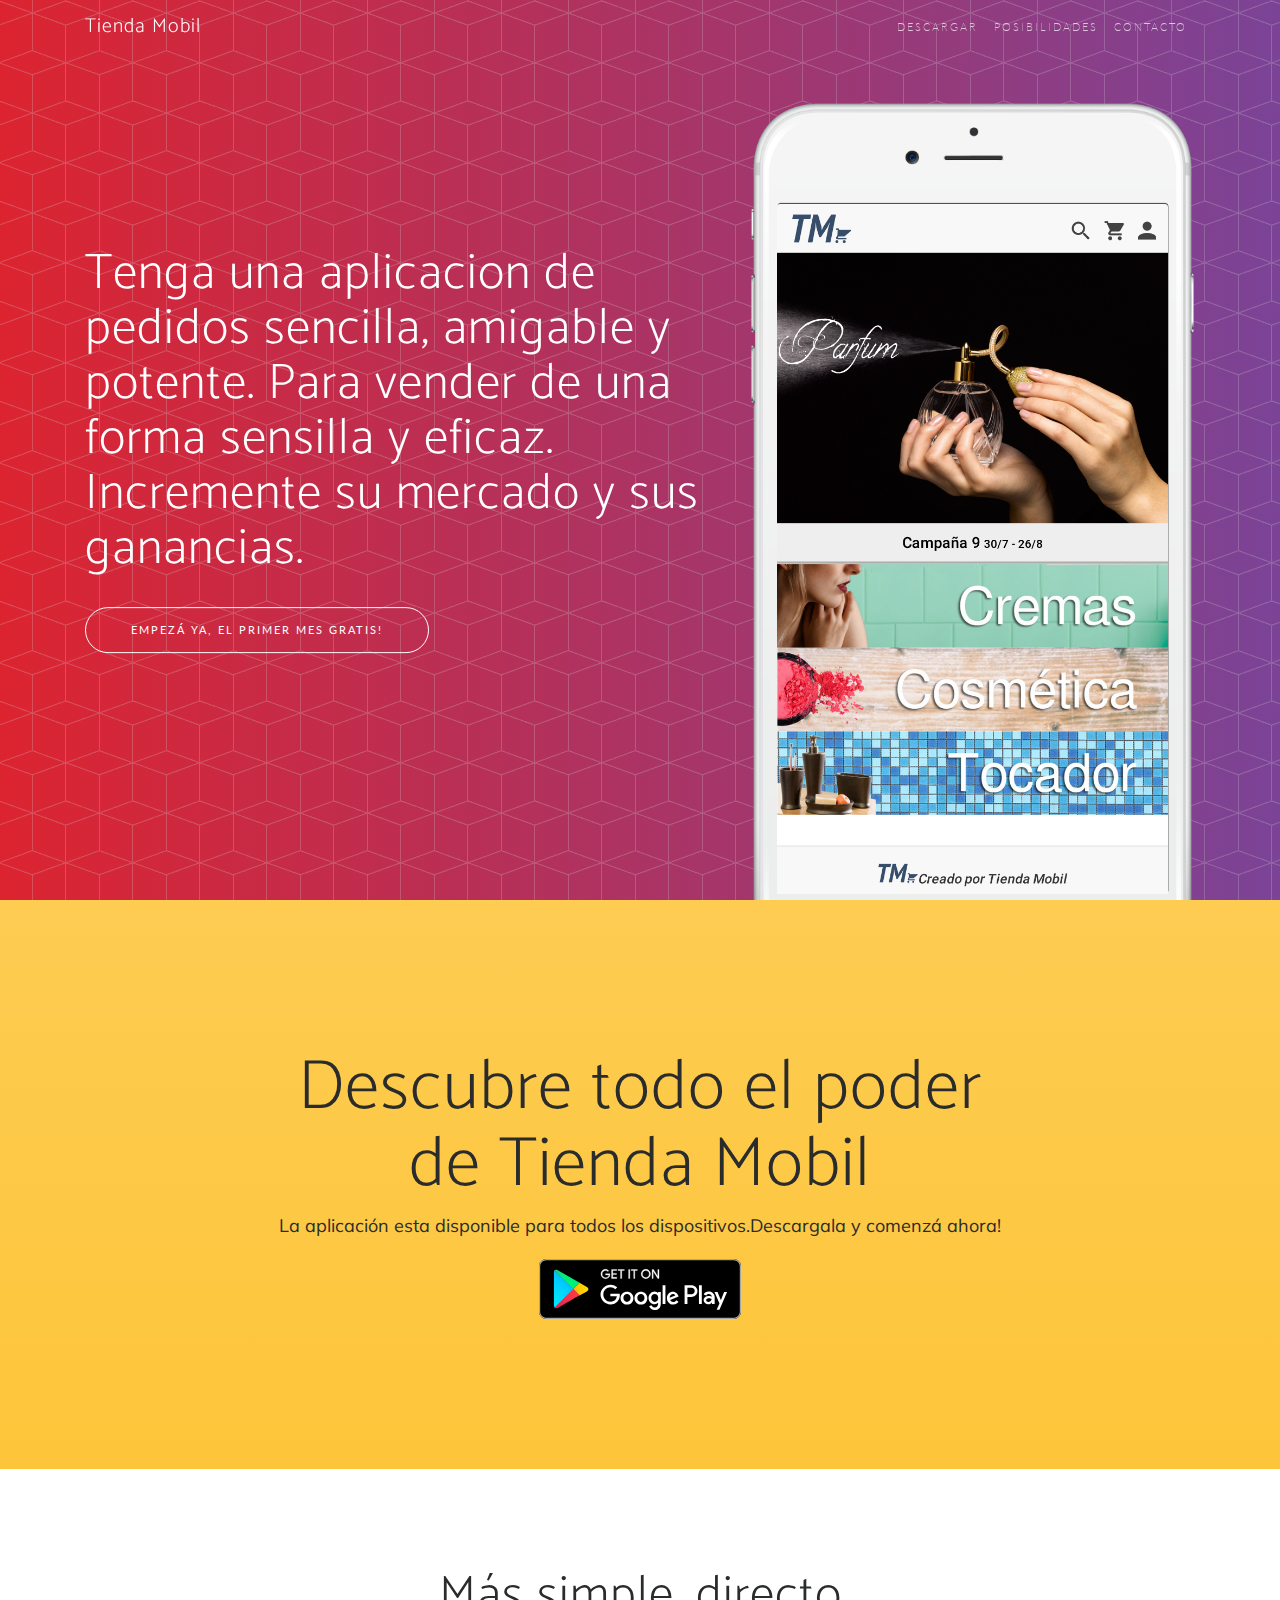
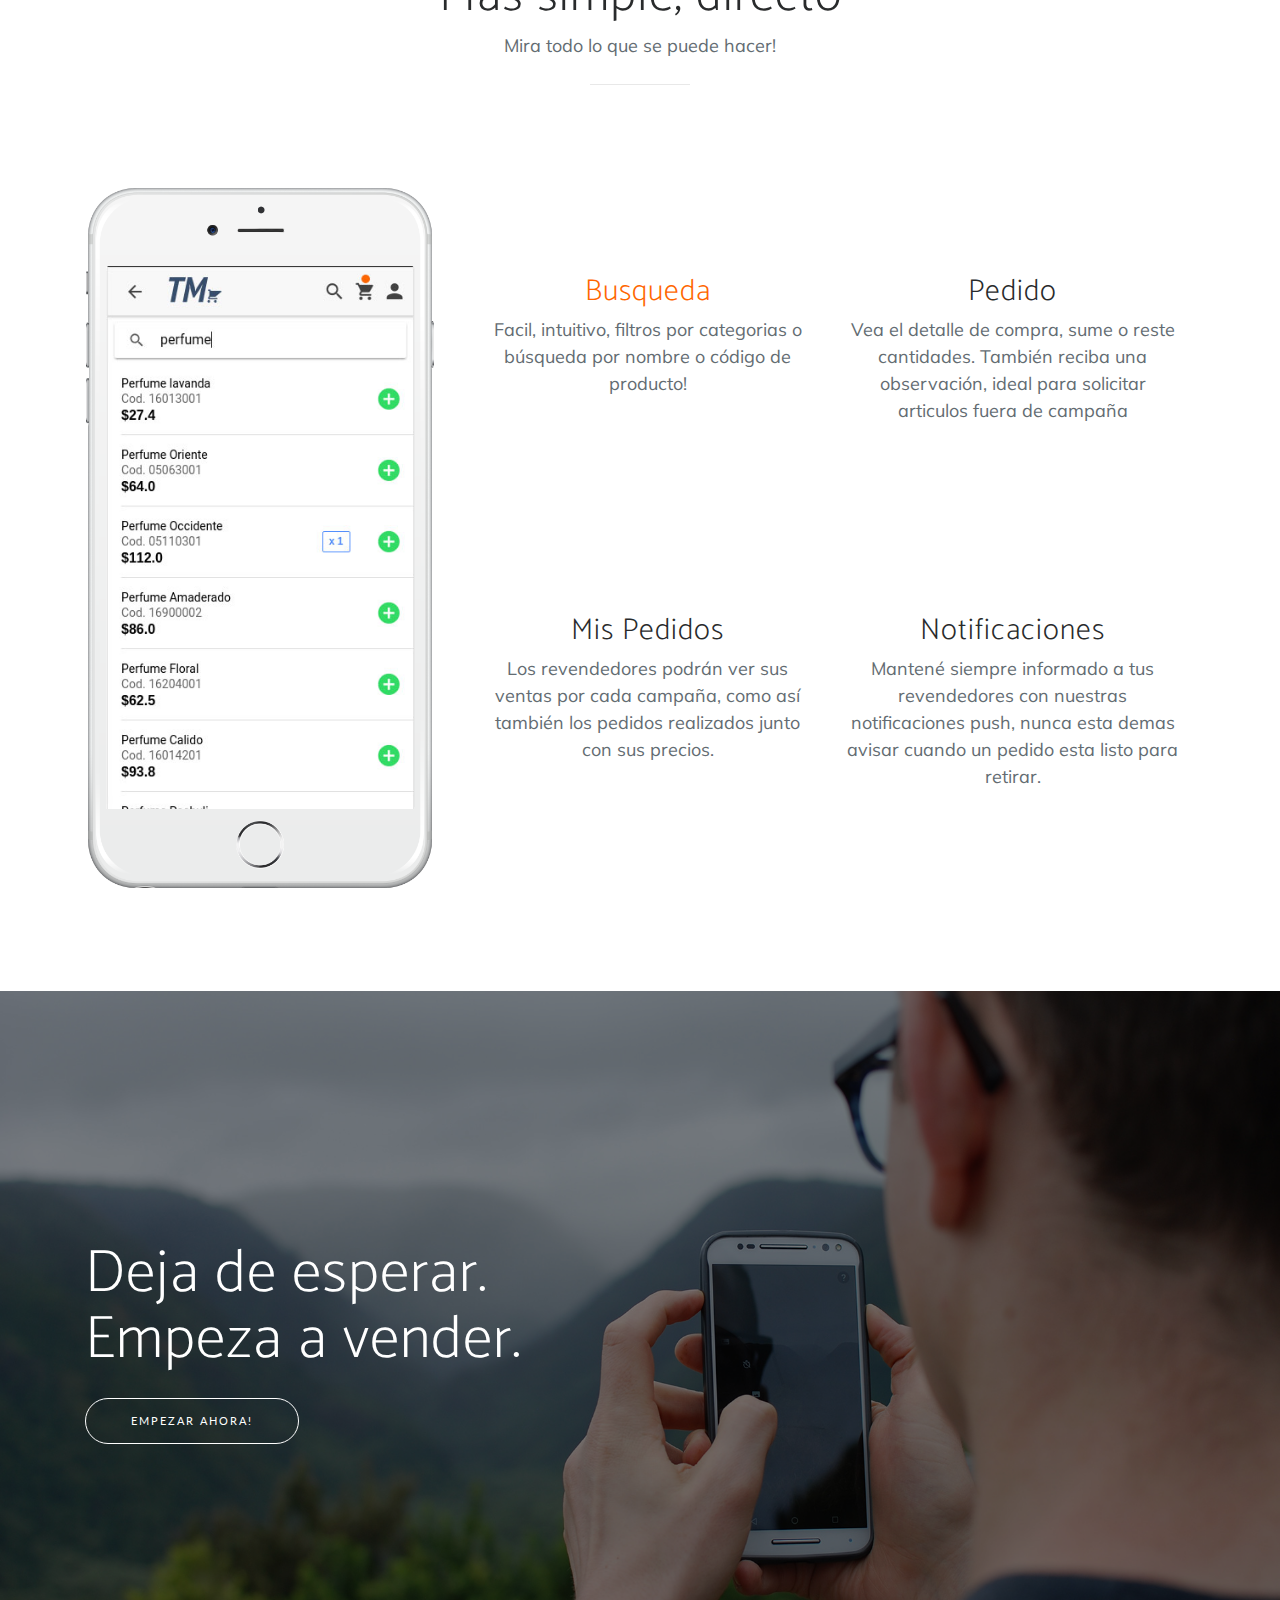
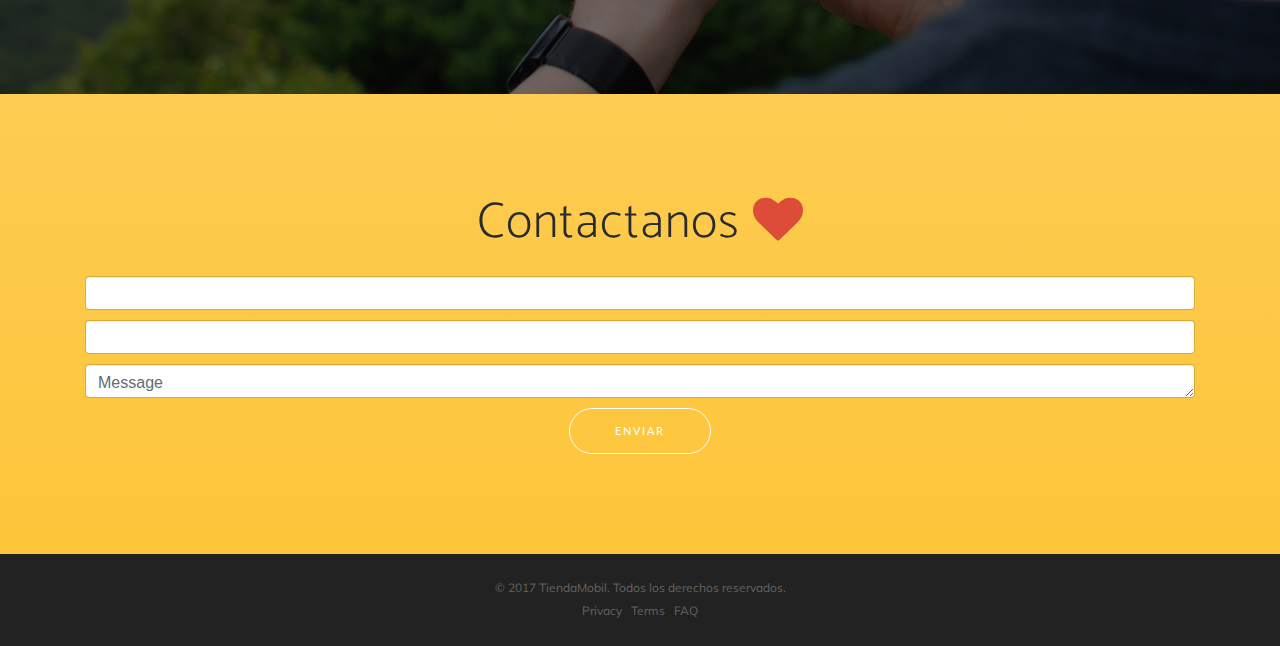
==== index.html @ 03e1e1c3 "en hora buena" ====
<!DOCTYPE html>
<html lang="en">

<head>

    <meta charset="utf-8">
    <meta name="viewport" content="width=device-width, initial-scale=1, shrink-to-fit=no">
    <meta name="description" content="">
    <meta name="author" content="">

    <title>Tienda Mobil</title>

    <!-- Bootstrap core CSS -->
    <link href="vendor/bootstrap/css/bootstrap.min.css" rel="stylesheet">

    <!-- Custom fonts for this template -->
    <link rel="stylesheet" href="vendor/font-awesome/css/font-awesome.min.css">
    <link rel="stylesheet" href="vendor/simple-line-icons/css/simple-line-icons.css">
    <link href="https://fonts.googleapis.com/css?family=Lato" rel="stylesheet">
    <link href="https://fonts.googleapis.com/css?family=Catamaran:100,200,300,400,500,600,700,800,900" rel="stylesheet">
    <link href="https://fonts.googleapis.com/css?family=Muli" rel="stylesheet">

    <!-- Plugin CSS -->
    <link rel="stylesheet" href="device-mockups/device-mockups.min.css">

    <!-- Custom styles for this template -->
    <link href="css/new-age.css" rel="stylesheet">

    <!-- Temporary navbar container fix -->
    <style>
    .navbar-toggler {
        z-index: 1;
    }
    
    @media (max-width: 576px) {
        nav > .container {
            width: 100%;
        }
    }
    </style>

</head>

<body id="page-top">

    <!-- Navigation -->
    <nav class="navbar fixed-top navbar-toggleable-md navbar-light" id="mainNav">
        <button class="navbar-toggler navbar-toggler-right" type="button" data-toggle="collapse" data-target="#navbarExample" aria-controls="navbarExample" aria-expanded="false" aria-label="Toggle navigation">
            Menu <i class="fa fa-bars"></i>
        </button>
        <div class="container">
            <a class="navbar-brand" href="#page-top">Tienda Mobil</a>
            <div class="collapse navbar-collapse" id="navbarExample">
                <ul class="navbar-nav ml-auto">
                    <li class="nav-item">
                        <a class="nav-link" href="#download">Descargar</a>
                    </li>
                    <li class="nav-item">
                        <a class="nav-link" href="#features">Posibilidades</a>
                    </li>
                    <li class="nav-item">
                        <a class="nav-link" href="#contact">Contacto</a>
                    </li>
                </ul>
            </div>
        </div>
    </nav>

    <header class="masthead">
        <div class="container">
            <div class="row">
                <div class="col-sm-7">
                    <div class="header-content">
                        <div class="header-content-inner">
                            <h1>Tenga una aplicacion de pedidos sencilla, amigable y potente. Para vender de una forma sensilla y eficaz. Incremente su mercado y sus ganancias.</h1>
                            <a href="#download" class="btn btn-outline btn-xl">Empezá ya, el primer mes gratis!</a>
                        </div>
                    </div>
                </div>
                <div class="col-sm-5">
                    <div class="device-container">
                        <div class="device-mockup iphone6_plus portrait white">
                            <div class="device">
                                <div class="screen">
                                    <!-- Demo image for screen mockup, you can put an image here, some HTML, an animation, video, or anything else! -->
                                    <img src="img/capturaHome1.png" class="img-fluid" alt="">
                                </div>
                                <div class="button">
                                    <!-- You can hook the "home button" to some JavaScript events or just remove it -->
                                </div>
                            </div>
                        </div>
                    </div>
                </div>
            </div>
        </div>
    </header>

    <section class="download bg-primary text-center" id="download">
        <div class="container">
            <div class="row">
                <div class="col-md-8 offset-md-2">
                    <h2 class="section-heading">Descubre todo el poder de Tienda Mobil</h2>
                    <p>La aplicación esta disponible para todos los dispositivos.Descargala y comenzá ahora!</p>
                    <div class="badges">
                        <a class="badge-link" href="#"><img src="img/google-play-badge.svg" alt=""></a>
                        <!-- <a class="badge-link" href="#"><img src="img/app-store-badge.svg" alt=""></a> -->
                    </div>
                </div>
            </div>
        </div>
    </section>

    <section class="features" id="features">
        <div class="container">
            <div class="section-heading text-center">
                <h2>Más simple, directo</h2>
                <p class="text-muted">Mira todo lo que se puede hacer!</p>
                <hr>
            </div>
            <div class="row">
                <div class="col-lg-4">
                    <div class="device-container">
                        <div class="device-mockup iphone6_plus portrait white">
                            <div class="device">
                                <div class="screen">
                                    <!-- Demo image for screen mockup, you can put an image here, some HTML, an animation, video, or anything else! -->
                                    <img id="changeIma" src="img/busqueda.jpg" class="img-fluid" alt=""> </div>
                                <div class="button">
                                    <!-- You can hook the "home button" to some JavaScript events or just remove it -->
                                </div>
                            </div>
                        </div>
                    </div>
                </div>
                <div class="col-lg-8">
                    <div class="container-fluid">
                        <div class="row">
                            <div class="col-lg-6">
                                <div class="feature-item active"  onClick="cambiaIma(this,'busqueda');">
                                    <!-- <i class="icon-screen-smartphone text-primary"></i> -->
                                    <h3>Busqueda</h3>
                                    <p class="text-muted">Facil, intuitivo, filtros por categorias o búsqueda por nombre o código de producto!</p>
                                </div>
                            </div>
                            <div class="col-lg-6">
                                <div class="feature-item" onClick="cambiaIma(this,'pedido');">
                                    <!-- <i class="icon-camera text-primary"></i> -->
                                    <h3>Pedido</h3>
                                    <p class="text-muted">Vea el detalle de compra, sume o reste cantidades. También reciba una observación, ideal para solicitar articulos fuera de campaña</p>
                                </div>
                            </div>
                        </div>
                        <div class="row">
                            <div class="col-lg-6">
                                <div class="feature-item"  onClick="cambiaIma(this,'mispedidos');">
                                    <!-- <i class="icon-present text-primary"></i> -->
                                    <h3>Mis Pedidos</h3>
                                    <p class="text-muted">Los revendedores podrán ver sus ventas por cada campaña, como así también los pedidos realizados junto con sus precios.</p>
                                </div>
                            </div>
                            <div class="col-lg-6">
                                <div class="feature-item"  onClick="cambiaIma(this,'notificacion');">
                                    <!-- <i class="icon-lock-open text-primary"></i> -->
                                    <h3>Notificaciones</h3>
                                    <p class="text-muted">Mantené siempre informado a tus revendedores con nuestras notificaciones push, nunca esta demas avisar cuando un pedido esta listo para retirar.</p>
                                </div>
                            </div>
                        </div>
                    </div>
                </div>
            </div>
        </div>
    </section>

    <section class="cta">
        <div class="cta-content">
            <div class="container">
                <h2>Deja de esperar.<br>Empeza a vender.</h2>
                <a href="#contact" class="btn btn-outline btn-xl">Empezar ahora!</a>
            </div>
        </div>
        <div class="overlay"></div>
    </section>

    <section class="contact bg-primary" id="contact">
        <div class="container">
            <h2>Contactanos <i class="fa fa-heart"></i></h2>

            <form name="contacto" id="contacto" onsubmit="return sendReply();">

                <input type="hidden" id="reply-message-id" />

                    <input type="text" class="form-control" id="reply-to"  />
                    <input type="text" class="form-control disabled" id="reply-subject"  />
                    <textarea class="form-control" id="reply-message" placeholder="Message" rows="10" required></textarea>



<!--                     <div class="input_text">
                        <input type="text" name="nombre" id="nombre" class="formato" size="30" value="" placeholder="Nombre" />
                        <input type="text" name="telefono" id="telefono" class="formato" size="30" value="" placeholder="Telefono" />
                        <input type="text" name="email" id="email" class="formato" size="30" value="" placeholder="Mail" />
                    </div>
                    <div class="text_area">
                        <textarea name="textarea1" id="textarea1" class="formato" rows="9" placeholder="Su consulta no molesta."></textarea>
                    </div>
 -->                    <div id="contacto_btsubmit2">
                        <button type="submit" name="submit" class="btn btn-outline btn-xl">Enviar</button>
                    </div>
                </form>

            <!-- <ul class="list-inline list-social">
                <li class="list-inline-item social-twitter">
                    <a href="#"><i class="fa fa-twitter"></i></a>
                </li>
                <li class="list-inline-item social-facebook">
                    <a href="#"><i class="fa fa-facebook"></i></a>
                </li>
                <li class="list-inline-item social-google-plus">
                    <a href="#"><i class="fa fa-google-plus"></i></a>
                </li>
            </ul> -->
        </div>
    </section>

    <footer>
        <div class="container">
            <p>&copy; 2017 TiendaMobil. Todos los derechos reservados.</p>
            <ul class="list-inline">
                <li class="list-inline-item">
                    <a href="#">Privacy</a>
                </li>
                <li class="list-inline-item">
                    <a href="#">Terms</a>
                </li>
                <li class="list-inline-item">
                    <a href="#">FAQ</a>
                </li>
            </ul>
        </div>
    </footer>

    <!-- Bootstrap core JavaScript -->
    <script src="vendor/jquery/jquery.min.js"></script>
    <script src="vendor/tether/tether.min.js"></script>
    <script src="vendor/bootstrap/js/bootstrap.min.js"></script>
    <script src="https://apis.google.com/js/client.js?onload=handleClientLoad"></script>

    <!-- Plugin JavaScript -->
    <script src="vendor/jquery-easing/jquery.easing.min.js"></script>

    <!-- Custom scripts for this template -->
    <script src="js/new-age.min.js"></script>
    <script src="js/sendGoogle.js"></script>

    <script type="text/javascript">

        function cambiaIma(elem, url){
            $("#changeIma").attr("src","img/"+url+".jpg");
            $(".feature-item.active").removeClass("active");
            $(elem).addClass("active");
        }

    </script>
</body>

</html>
---- vendor/simple-line-icons/css/simple-line-icons.css ----
@font-face {
  font-family: 'simple-line-icons';
  src: url('../fonts/Simple-Line-Icons.eot?v=2.4.0');
  src: url('../fonts/Simple-Line-Icons.eot?v=2.4.0#iefix') format('embedded-opentype'), url('../fonts/Simple-Line-Icons.woff2?v=2.4.0') format('woff2'), url('../fonts/Simple-Line-Icons.ttf?v=2.4.0') format('truetype'), url('../fonts/Simple-Line-Icons.woff?v=2.4.0') format('woff'), url('../fonts/Simple-Line-Icons.svg?v=2.4.0#simple-line-icons') format('svg');
  font-weight: normal;
  font-style: normal;
}
/*
 Use the following CSS code if you want to have a class per icon.
 Instead of a list of all class selectors, you can use the generic [class*="icon-"] selector, but it's slower:
*/
.icon-user,
.icon-people,
.icon-user-female,
.icon-user-follow,
.icon-user-following,
.icon-user-unfollow,
.icon-login,
.icon-logout,
.icon-emotsmile,
.icon-phone,
.icon-call-end,
.icon-call-in,
.icon-call-out,
.icon-map,
.icon-location-pin,
.icon-direction,
.icon-directions,
.icon-compass,
.icon-layers,
.icon-menu,
.icon-list,
.icon-options-vertical,
.icon-options,
.icon-arrow-down,
.icon-arrow-left,
.icon-arrow-right,
.icon-arrow-up,
.icon-arrow-up-circle,
.icon-arrow-left-circle,
.icon-arrow-right-circle,
.icon-arrow-down-circle,
.icon-check,
.icon-clock,
.icon-plus,
.icon-minus,
.icon-close,
.icon-event,
.icon-exclamation,
.icon-organization,
.icon-trophy,
.icon-screen-smartphone,
.icon-screen-desktop,
.icon-plane,
.icon-notebook,
.icon-mustache,
.icon-mouse,
.icon-magnet,
.icon-energy,
.icon-disc,
.icon-cursor,
.icon-cursor-move,
.icon-crop,
.icon-chemistry,
.icon-speedometer,
.icon-shield,
.icon-screen-tablet,
.icon-magic-wand,
.icon-hourglass,
.icon-graduation,
.icon-ghost,
.icon-game-controller,
.icon-fire,
.icon-eyeglass,
.icon-envelope-open,
.icon-envelope-letter,
.icon-bell,
.icon-badge,
.icon-anchor,
.icon-wallet,
.icon-vector,
.icon-speech,
.icon-puzzle,
.icon-printer,
.icon-present,
.icon-playlist,
.icon-pin,
.icon-picture,
.icon-handbag,
.icon-globe-alt,
.icon-globe,
.icon-folder-alt,
.icon-folder,
.icon-film,
.icon-feed,
.icon-drop,
.icon-drawer,
.icon-docs,
.icon-doc,
.icon-diamond,
.icon-cup,
.icon-calculator,
.icon-bubbles,
.icon-briefcase,
.icon-book-open,
.icon-basket-loaded,
.icon-basket,
.icon-bag,
.icon-action-undo,
.icon-action-redo,
.icon-wrench,
.icon-umbrella,
.icon-trash,
.icon-tag,
.icon-support,
.icon-frame,
.icon-size-fullscreen,
.icon-size-actual,
.icon-shuffle,
.icon-share-alt,
.icon-share,
.icon-rocket,
.icon-question,
.icon-pie-chart,
.icon-pencil,
.icon-note,
.icon-loop,
.icon-home,
.icon-grid,
.icon-graph,
.icon-microphone,
.icon-music-tone-alt,
.icon-music-tone,
.icon-earphones-alt,
.icon-earphones,
.icon-equalizer,
.icon-like,
.icon-dislike,
.icon-control-start,
.icon-control-rewind,
.icon-control-play,
.icon-control-pause,
.icon-control-forward,
.icon-control-end,
.icon-volume-1,
.icon-volume-2,
.icon-volume-off,
.icon-calendar,
.icon-bulb,
.icon-chart,
.icon-ban,
.icon-bubble,
.icon-camrecorder,
.icon-camera,
.icon-cloud-download,
.icon-cloud-upload,
.icon-envelope,
.icon-eye,
.icon-flag,
.icon-heart,
.icon-info,
.icon-key,
.icon-link,
.icon-lock,
.icon-lock-open,
.icon-magnifier,
.icon-magnifier-add,
.icon-magnifier-remove,
.icon-paper-clip,
.icon-paper-plane,
.icon-power,
.icon-refresh,
.icon-reload,
.icon-settings,
.icon-star,
.icon-symbol-female,
.icon-symbol-male,
.icon-target,
.icon-credit-card,
.icon-paypal,
.icon-social-tumblr,
.icon-social-twitter,
.icon-social-facebook,
.icon-social-instagram,
.icon-social-linkedin,
.icon-social-pinterest,
.icon-social-github,
.icon-social-google,
.icon-social-reddit,
.icon-social-skype,
.icon-social-dribbble,
.icon-social-behance,
.icon-social-foursqare,
.icon-social-soundcloud,
.icon-social-spotify,
.icon-social-stumbleupon,
.icon-social-youtube,
.icon-social-dropbox,
.icon-social-vkontakte,
.icon-social-steam {
  font-family: 'simple-line-icons';
  speak: none;
  font-style: normal;
  font-weight: normal;
  font-variant: normal;
  text-transform: none;
  line-height: 1;
  /* Better Font Rendering =========== */
  -webkit-font-smoothing: antialiased;
  -moz-osx-font-smoothing: grayscale;
}
.icon-user:before {
  content: "\e005";
}
.icon-people:before {
  content: "\e001";
}
.icon-user-female:before {
  content: "\e000";
}
.icon-user-follow:before {
  content: "\e002";
}
.icon-user-following:before {
  content: "\e003";
}
.icon-user-unfollow:before {
  content: "\e004";
}
.icon-login:before {
  content: "\e066";
}
.icon-logout:before {
  content: "\e065";
}
.icon-emotsmile:before {
  content: "\e021";
}
.icon-phone:before {
  content: "\e600";
}
.icon-call-end:before {
  content: "\e048";
}
.icon-call-in:before {
  content: "\e047";
}
.icon-call-out:before {
  content: "\e046";
}
.icon-map:before {
  content: "\e033";
}
.icon-location-pin:before {
  content: "\e096";
}
.icon-direction:before {
  content: "\e042";
}
.icon-directions:before {
  content: "\e041";
}
.icon-compass:before {
  content: "\e045";
}
.icon-layers:before {
  content: "\e034";
}
.icon-menu:before {
  content: "\e601";
}
.icon-list:before {
  content: "\e067";
}
.icon-options-vertical:before {
  content: "\e602";
}
.icon-options:before {
  content: "\e603";
}
.icon-arrow-down:before {
  content: "\e604";
}
.icon-arrow-left:before {
  content: "\e605";
}
.icon-arrow-right:before {
  content: "\e606";
}
.icon-arrow-up:before {
  content: "\e607";
}
.icon-arrow-up-circle:before {
  content: "\e078";
}
.icon-arrow-left-circle:before {
  content: "\e07a";
}
.icon-arrow-right-circle:before {
  content: "\e079";
}
.icon-arrow-down-circle:before {
  content: "\e07b";
}
.icon-check:before {
  content: "\e080";
}
.icon-clock:before {
  content: "\e081";
}
.icon-plus:before {
  content: "\e095";
}
.icon-minus:before {
  content: "\e615";
}
.icon-close:before {
  content: "\e082";
}
.icon-event:before {
  content: "\e619";
}
.icon-exclamation:before {
  content: "\e617";
}
.icon-organization:before {
  content: "\e616";
}
.icon-trophy:before {
  content: "\e006";
}
.icon-screen-smartphone:before {
  content: "\e010";
}
.icon-screen-desktop:before {
  content: "\e011";
}
.icon-plane:before {
  content: "\e012";
}
.icon-notebook:before {
  content: "\e013";
}
.icon-mustache:before {
  content: "\e014";
}
.icon-mouse:before {
  content: "\e015";
}
.icon-magnet:before {
  content: "\e016";
}
.icon-energy:before {
  content: "\e020";
}
.icon-disc:before {
  content: "\e022";
}
.icon-cursor:before {
  content: "\e06e";
}
.icon-cursor-move:before {
  content: "\e023";
}
.icon-crop:before {
  content: "\e024";
}
.icon-chemistry:before {
  content: "\e026";
}
.icon-speedometer:before {
  content: "\e007";
}
.icon-shield:before {
  content: "\e00e";
}
.icon-screen-tablet:before {
  content: "\e00f";
}
.icon-magic-wand:before {
  content: "\e017";
}
.icon-hourglass:before {
  content: "\e018";
}
.icon-graduation:before {
  content: "\e019";
}
.icon-ghost:before {
  content: "\e01a";
}
.icon-game-controller:before {
  content: "\e01b";
}
.icon-fire:before {
  content: "\e01c";
}
.icon-eyeglass:before {
  content: "\e01d";
}
.icon-envelope-open:before {
  content: "\e01e";
}
.icon-envelope-letter:before {
  content: "\e01f";
}
.icon-bell:before {
  content: "\e027";
}
.icon-badge:before {
  content: "\e028";
}
.icon-anchor:before {
  content: "\e029";
}
.icon-wallet:before {
  content: "\e02a";
}
.icon-vector:before {
  content: "\e02b";
}
.icon-speech:before {
  content: "\e02c";
}
.icon-puzzle:before {
  content: "\e02d";
}
.icon-printer:before {
  content: "\e02e";
}
.icon-present:before {
  content: "\e02f";
}
.icon-playlist:before {
  content: "\e030";
}
.icon-pin:before {
  content: "\e031";
}
.icon-picture:before {
  content: "\e032";
}
.icon-handbag:before {
  content: "\e035";
}
.icon-globe-alt:before {
  content: "\e036";
}
.icon-globe:before {
  content: "\e037";
}
.icon-folder-alt:before {
  content: "\e039";
}
.icon-folder:before {
  content: "\e089";
}
.icon-film:before {
  content: "\e03a";
}
.icon-feed:before {
  content: "\e03b";
}
.icon-drop:before {
  content: "\e03e";
}
.icon-drawer:before {
  content: "\e03f";
}
.icon-docs:before {
  content: "\e040";
}
.icon-doc:before {
  content: "\e085";
}
.icon-diamond:before {
  content: "\e043";
}
.icon-cup:before {
  content: "\e044";
}
.icon-calculator:before {
  content: "\e049";
}
.icon-bubbles:before {
  content: "\e04a";
}
.icon-briefcase:before {
  content: "\e04b";
}
.icon-book-open:before {
  content: "\e04c";
}
.icon-basket-loaded:before {
  content: "\e04d";
}
.icon-basket:before {
  content: "\e04e";
}
.icon-bag:before {
  content: "\e04f";
}
.icon-action-undo:before {
  content: "\e050";
}
.icon-action-redo:before {
  content: "\e051";
}
.icon-wrench:before {
  content: "\e052";
}
.icon-umbrella:before {
  content: "\e053";
}
.icon-trash:before {
  content: "\e054";
}
.icon-tag:before {
  content: "\e055";
}
.icon-support:before {
  content: "\e056";
}
.icon-frame:before {
  content: "\e038";
}
.icon-size-fullscreen:before {
  content: "\e057";
}
.icon-size-actual:before {
  content: "\e058";
}
.icon-shuffle:before {
  content: "\e059";
}
.icon-share-alt:before {
  content: "\e05a";
}
.icon-share:before {
  content: "\e05b";
}
.icon-rocket:before {
  content: "\e05c";
}
.icon-question:before {
  content: "\e05d";
}
.icon-pie-chart:before {
  content: "\e05e";
}
.icon-pencil:before {
  content: "\e05f";
}
.icon-note:before {
  content: "\e060";
}
.icon-loop:before {
  content: "\e064";
}
.icon-home:before {
  content: "\e069";
}
.icon-grid:before {
  content: "\e06a";
}
.icon-graph:before {
  content: "\e06b";
}
.icon-microphone:before {
  content: "\e063";
}
.icon-music-tone-alt:before {
  content: "\e061";
}
.icon-music-tone:before {
  content: "\e062";
}
.icon-earphones-alt:before {
  content: "\e03c";
}
.icon-earphones:before {
  content: "\e03d";
}
.icon-equalizer:before {
  content: "\e06c";
}
.icon-like:before {
  content: "\e068";
}
.icon-dislike:before {
  content: "\e06d";
}
.icon-control-start:before {
  content: "\e06f";
}
.icon-control-rewind:before {
  content: "\e070";
}
.icon-control-play:before {
  content: "\e071";
}
.icon-control-pause:before {
  content: "\e072";
}
.icon-control-forward:before {
  content: "\e073";
}
.icon-control-end:before {
  content: "\e074";
}
.icon-volume-1:before {
  content: "\e09f";
}
.icon-volume-2:before {
  content: "\e0a0";
}
.icon-volume-off:before {
  content: "\e0a1";
}
.icon-calendar:before {
  content: "\e075";
}
.icon-bulb:before {
  content: "\e076";
}
.icon-chart:before {
  content: "\e077";
}
.icon-ban:before {
  content: "\e07c";
}
.icon-bubble:before {
  content: "\e07d";
}
.icon-camrecorder:before {
  content: "\e07e";
}
.icon-camera:before {
  content: "\e07f";
}
.icon-cloud-download:before {
  content: "\e083";
}
.icon-cloud-upload:before {
  content: "\e084";
}
.icon-envelope:before {
  content: "\e086";
}
.icon-eye:before {
  content: "\e087";
}
.icon-flag:before {
  content: "\e088";
}
.icon-heart:before {
  content: "\e08a";
}
.icon-info:before {
  content: "\e08b";
}
.icon-key:before {
  content: "\e08c";
}
.icon-link:before {
  content: "\e08d";
}
.icon-lock:before {
  content: "\e08e";
}
.icon-lock-open:before {
  content: "\e08f";
}
.icon-magnifier:before {
  content: "\e090";
}
.icon-magnifier-add:before {
  content: "\e091";
}
.icon-magnifier-remove:before {
  content: "\e092";
}
.icon-paper-clip:before {
  content: "\e093";
}
.icon-paper-plane:before {
  content: "\e094";
}
.icon-power:before {
  content: "\e097";
}
.icon-refresh:before {
  content: "\e098";
}
.icon-reload:before {
  content: "\e099";
}
.icon-settings:before {
  content: "\e09a";
}
.icon-star:before {
  content: "\e09b";
}
.icon-symbol-female:before {
  content: "\e09c";
}
.icon-symbol-male:before {
  content: "\e09d";
}
.icon-target:before {
  content: "\e09e";
}
.icon-credit-card:before {
  content: "\e025";
}
.icon-paypal:before {
  content: "\e608";
}
.icon-social-tumblr:before {
  content: "\e00a";
}
.icon-social-twitter:before {
  content: "\e009";
}
.icon-social-facebook:before {
  content: "\e00b";
}
.icon-social-instagram:before {
  content: "\e609";
}
.icon-social-linkedin:before {
  content: "\e60a";
}
.icon-social-pinterest:before {
  content: "\e60b";
}
.icon-social-github:before {
  content: "\e60c";
}
.icon-social-google:before {
  content: "\e60d";
}
.icon-social-reddit:before {
  content: "\e60e";
}
.icon-social-skype:before {
  content: "\e60f";
}
.icon-social-dribbble:before {
  content: "\e00d";
}
.icon-social-behance:before {
  content: "\e610";
}
.icon-social-foursqare:before {
  content: "\e611";
}
.icon-social-soundcloud:before {
  content: "\e612";
}
.icon-social-spotify:before {
  content: "\e613";
}
.icon-social-stumbleupon:before {
  content: "\e614";
}
.icon-social-youtube:before {
  content: "\e008";
}
.icon-social-dropbox:before {
  content: "\e00c";
}
.icon-social-vkontakte:before {
  content: "\e618";
}
.icon-social-steam:before {
  content: "\e620";
}
---- device-mockups/device-mockups.min.css ----
.device-mockup{position:relative;width:100%;padding-bottom:61.775701%}.device-mockup>.device{position:absolute;top:0;bottom:0;left:0;right:0;width:100%;height:100%;background-size:100% 100%;background-repeat:no-repeat;background-image:url(macbook/macbook.png)}.device-mockup>.device>.screen{position:absolute;top:11.0438729%;bottom:14.6747352%;left:13.364486%;right:13.364486%;overflow:hidden}.device-mockup>.device>.button{position:absolute;top:0;left:0;display:none;overflow:hidden;border-radius:100%;-webkit-border-radius:100%;-moz-border-radius:100%;cursor:pointer}.device-mockup.imac{padding-bottom:81.230769%}.device-mockup.imac>.device{background-image:url(imac/imac.png)}.device-mockup.imac>.device>.screen{top:8.20707071%;bottom:31.6919192%;left:6.61538462%;right:6.61538462%}.device-mockup.macbook{padding-bottom:61.775701%}.device-mockup.macbook>.device{background-image:url(macbook/macbook.png)}.device-mockup.macbook>.device>.screen{top:11.0438729%;bottom:14.6747352%;left:13.364486%;right:13.364486%}.device-mockup.macbook_2015{padding-bottom:57.5%}.device-mockup.macbook_2015.grey>.device,.device-mockup.macbook_2015>.device{background-image:url(macbook_2015/grey.png)}.device-mockup.macbook_2015.silver>.device,.device-mockup.macbook_2015>.device{background-image:url(macbook_2015/silver.png)}.device-mockup.macbook_2015.gold>.device,.device-mockup.macbook_2015>.device{background-image:url(macbook_2015/gold.png)}.device-mockup.macbook_2015>.device>.screen{top:7.5%;bottom:10.9%;left:12.46%;right:12.56%}.device-mockup.iphone5,.device-mockup.iphone5.portrait{padding-bottom:210.57%}.device-mockup.iphone5.landscape{padding-bottom:47.49%}.device-mockup.iphone5.black>.device,.device-mockup.iphone5.portrait.black>.device,.device-mockup.iphone5>.device{background-image:url(iphone5/iphone5_port_black.png)}.device-mockup.iphone5.landscape.black>.device,.device-mockup.iphone5.landscape>.device{background-image:url(iphone5/iphone5_land_black.png)}.device-mockup.iphone5.portrait.white>.device,.device-mockup.iphone5.white>.device{background-image:url(iphone5/iphone5_port_white.png)}.device-mockup.iphone5.landscape.white>.device{background-image:url(iphone5/iphone5_land_white.png)}.device-mockup.iphone5.portrait>.device>.screen,.device-mockup.iphone5>.device>.screen{top:14.78%;bottom:13.78%;left:8.77%;right:7.77%}.device-mockup.iphone5.landscape>.device>.screen{top:7.422488%;bottom:8.422488%;left:14.919127%;right:14.019127%}.device-mockup.iphone5.portrait>.device>.button,.device-mockup.iphone5>.device>.button{display:block;top:88.3%;bottom:2.5%;left:40%;right:40%}.device-mockup.iphone5.landscape>.device>.button{display:block;top:40%;bottom:41%;left:88.4%;right:2.3%}.device-mockup.iphone_se,.device-mockup.iphone_se.portrait{padding-bottom:209.83%}.device-mockup.iphone_se.landscape{padding-bottom:47.66%}.device-mockup.iphone_se.black>.device,.device-mockup.iphone_se.portrait.black>.device,.device-mockup.iphone_se>.device{background-image:url(iphone_se/iphone_se_port_black.png)}.device-mockup.iphone_se.landscape.black>.device,.device-mockup.iphone_se.landscape>.device{background-image:url(iphone_se/iphone_se_land_black.png)}.device-mockup.iphone_se.portrait.white>.device,.device-mockup.iphone_se.white>.device{background-image:url(iphone_se/iphone_se_port_white.png)}.device-mockup.iphone_se.landscape.white>.device{background-image:url(iphone_se/iphone_se_land_white.png)}.device-mockup.iphone_se.gold>.device,.device-mockup.iphone_se.portrait.gold>.device{background-image:url(iphone_se/iphone_se_port_gold.png)}.device-mockup.iphone_se.landscape.gold>.device{background-image:url(iphone_se/iphone_se_land_gold.png)}.device-mockup.iphone_se.portrait.rose>.device,.device-mockup.iphone_se.rose>.device{background-image:url(iphone_se/iphone_se_port_rose.png)}.device-mockup.iphone_se.landscape.rose>.device{background-image:url(iphone_se/iphone_se_land_rose.png)}.device-mockup.iphone_se.portrait>.device>.screen,.device-mockup.iphone_se>.device>.screen{top:16.28%;bottom:16.28%;left:11.77%;right:11.77%}.device-mockup.iphone_se.landscape>.device>.screen{top:11.722488%;bottom:11.722488%;left:16.0191273%;right:16.0191273%}.device-mockup.iphone_se.portrait>.device>.button,.device-mockup.iphone_se>.device>.button{display:block;top:86.3%;bottom:5.5%;left:42%;right:42%}.device-mockup.iphone_se.landscape>.device>.button{display:block;top:42%;bottom:42%;left:86.4%;right:5.1%}.device-mockup.iphone6,.device-mockup.iphone6.portrait{padding-bottom:207.19%}.device-mockup.iphone6.landscape{padding-bottom:48.76%}.device-mockup.iphone6.black>.device,.device-mockup.iphone6.portrait.black>.device,.device-mockup.iphone6>.device{background-image:url(iphone_6/iphone_6_port_black.png)}.device-mockup.iphone6.landscape.black>.device,.device-mockup.iphone6.landscape>.device{background-image:url(iphone_6/iphone_6_land_black.png)}.device-mockup.iphone6.portrait.white>.device,.device-mockup.iphone6.white>.device{background-image:url(iphone_6/iphone_6_port_white.png)}.device-mockup.iphone6.landscape.white>.device{background-image:url(iphone_6/iphone_6_land_white.png)}.device-mockup.iphone6.gold>.device,.device-mockup.iphone6.portrait.gold>.device{background-image:url(iphone_6/iphone_6_port_gold.png)}.device-mockup.iphone6.landscape.gold>.device{background-image:url(iphone_6/iphone_6_land_gold.png)}.device-mockup.iphone6.portrait>.device>.screen,.device-mockup.iphone6>.device>.screen{top:12.58%;bottom:12.88%;left:6.77%;right:6.77%}.device-mockup.iphone6.landscape>.device>.screen{top:6.77%;bottom:6.77%;left:12.58%;right:12.88%}.device-mockup.iphone6.portrait>.device>.button,.device-mockup.iphone6>.device>.button{display:block;top:88.6%;bottom:3.2%;left:42%;right:42%}.device-mockup.iphone6.landscape>.device>.button{display:block;top:42%;bottom:42%;left:88.6%;right:3.2%}.device-mockup.iphone6_plus,.device-mockup.iphone6_plus.portrait{padding-bottom:201.76%}.device-mockup.iphone6_plus.landscape{padding-bottom:49.56%}.device-mockup.iphone6_plus.black>.device,.device-mockup.iphone6_plus.portrait.black>.device,.device-mockup.iphone6_plus>.device{background-image:url(iphone_6_plus/iphone_6_plus_black_port.png)}.device-mockup.iphone6_plus.landscape.black>.device,.device-mockup.iphone6_plus.landscape>.device{background-image:url(iphone_6_plus/iphone_6_plus_black_land.png)}.device-mockup.iphone6_plus.portrait.white>.device,.device-mockup.iphone6_plus.white>.device{background-image:url(iphone_6_plus/iphone_6_plus_white_port.png)}.device-mockup.iphone6_plus.landscape.white>.device{background-image:url(iphone_6_plus/iphone_6_plus_white_land.png)}.device-mockup.iphone6_plus.gold>.device,.device-mockup.iphone6_plus.portrait.gold>.device{background-image:url(iphone_6_plus/iphone_6_plus_gold_port.png)}.device-mockup.iphone6_plus.landscape.gold>.device{background-image:url(iphone_6_plus/iphone_6_plus_gold_land.png)}.device-mockup.iphone6_plus.portrait>.device>.screen,.device-mockup.iphone6_plus>.device>.screen{top:11.58%;bottom:11.58%;left:5.97%;right:5.97%}.device-mockup.iphone6_plus.landscape>.device>.screen{top:5.97%;bottom:5.97%;left:11.38%;right:11.58%}.device-mockup.iphone6_plus.portrait>.device>.button,.device-mockup.iphone6_plus>.device>.button{display:block;top:89.9%;bottom:3.2%;left:43%;right:43%}.device-mockup.iphone6_plus.landscape>.device>.button{display:block;top:43%;bottom:43%;left:89.9%;right:3.2%}.device-mockup.ipad,.device-mockup.ipad.portrait{padding-bottom:128.406276%}.device-mockup.ipad.landscape{padding-bottom:79.9086758%}.device-mockup.ipad.black>.device,.device-mockup.ipad.portrait.black>.device,.device-mockup.ipad>.device{background-image:url(ipad/ipad_port_black.png)}.device-mockup.ipad.portrait.white>.device,.device-mockup.ipad.white>.device{background-image:url(ipad/ipad_port_white.png)}.device-mockup.ipad.landscape.black>.device,.device-mockup.ipad.landscape>.device{background-image:url(ipad/ipad_land_black.png)}.device-mockup.ipad.landscape.white>.device{background-image:url(ipad/ipad_land_white.png)}.device-mockup.ipad.portrait>.device>.screen,.device-mockup.ipad>.device>.screen{top:12.025723%;bottom:12.154341%;left:13.45995%;right:13.45995%}.device-mockup.ipad.landscape>.device>.screen{top:13.87755102%;bottom:13.87755102%;left:11.5459883%;right:11.5459883%}.device-mockup.ipad.portrait>.device>.button,.device-mockup.ipad>.device>.button{display:block;top:90.2%;bottom:5.5%;left:47.3%;right:47.3%}.device-mockup.ipad.landscape>.device>.button{display:block;top:47.3%;bottom:47.3%;left:90.8%;right:4.9%}.device-mockup.ipad_air,.device-mockup.ipad_air.portrait{padding-bottom:141.27%}.device-mockup.ipad_air.landscape{padding-bottom:70.79%}.device-mockup.ipad_air.grey>.device,.device-mockup.ipad_air.portrait.grey>.device,.device-mockup.ipad_air>.device{background-image:url(ipad_air/ipad_air_gray_port.png)}.device-mockup.ipad_air.portrait.silver>.device,.device-mockup.ipad_air.silver>.device{background-image:url(ipad_air/ipad_air_silver_port.png)}.device-mockup.ipad_air.landscape.grey>.device,.device-mockup.ipad_air.landscape>.device{background-image:url(ipad_air/ipad_air_gray_land.png)}.device-mockup.ipad_air.landscape.silver>.device{background-image:url(ipad_air/ipad_air_silver_land.png)}.device-mockup.ipad_air.portrait>.device>.screen,.device-mockup.ipad_air>.device>.screen{top:9.025723%;bottom:9.154341%;left:7.45995%;right:6.45995%}.device-mockup.ipad_air.landscape>.device>.screen{top:6.877551%;bottom:6.877551%;left:9.545988%;right:9.545988%}.device-mockup.ipad_air.portrait>.device>.button,.device-mockup.ipad_air>.device>.button{display:block;top:93.2%;bottom:2.5%;left:47.3%;right:47.3%}.device-mockup.ipad_air.landscape>.device>.button{display:block;top:47.3%;bottom:47.3%;left:93.1%;right:2.1%}.device-mockup.ipad_air_2,.device-mockup.ipad_air_2.portrait{padding-bottom:141.38%}.device-mockup.ipad_air_2.landscape{padding-bottom:70.73%}.device-mockup.ipad_air_2.grey>.device,.device-mockup.ipad_air_2.portrait.grey>.device,.device-mockup.ipad_air_2>.device{background-image:url(ipad_air_2/ipad_air_2_gray_port.png)}.device-mockup.ipad_air_2.portrait.silver>.device,.device-mockup.ipad_air_2.silver>.device{background-image:url(ipad_air_2/ipad_air_2_silver_port.png)}.device-mockup.ipad_air_2.gold>.device,.device-mockup.ipad_air_2.portrait.gold>.device{background-image:url(ipad_air_2/ipad_air_2_gold_port.png)}.device-mockup.ipad_air_2.landscape.grey>.device,.device-mockup.ipad_air_2.landscape>.device{background-image:url(ipad_air_2/ipad_air_2_gray_land.png)}.device-mockup.ipad_air_2.landscape.silver>.device{background-image:url(ipad_air_2/ipad_air_2_silver_land.png)}.device-mockup.ipad_air_2.landscape.gold>.device{background-image:url(ipad_air_2/ipad_air_2_gold_land.png)}.device-mockup.ipad_air_2.portrait>.device>.screen,.device-mockup.ipad_air_2>.device>.screen{top:9.025723%;bottom:8.854341%;left:6.15995%;right:6.15995%}.device-mockup.ipad_air_2.landscape>.device>.screen{top:6.277551%;bottom:6.277551%;left:8.545988%;right:8.545988%}.device-mockup.ipad_air_2.portrait>.device>.button,.device-mockup.ipad_air_2>.device>.button{display:block;top:93.2%;bottom:2.1%;left:46.3%;right:46.5%}.device-mockup.ipad_air_2.landscape>.device>.button{display:block;top:46.5%;bottom:46.8%;left:93.5%;right:1.9%}.device-mockup.ipad_pro,.device-mockup.ipad_pro.portrait{padding-bottom:138.63%}.device-mockup.ipad_pro.landscape{padding-bottom:72.14%}.device-mockup.ipad_pro.grey>.device,.device-mockup.ipad_pro.portrait.grey>.device,.device-mockup.ipad_pro>.device{background-image:url(ipad_pro/ipad_pro_port_black.png)}.device-mockup.ipad_pro.portrait.silver>.device,.device-mockup.ipad_pro.silver>.device{background-image:url(ipad_pro/ipad_pro_port_silver.png)}.device-mockup.ipad_pro.gold>.device,.device-mockup.ipad_pro.portrait.gold>.device{background-image:url(ipad_pro/ipad_pro_port_gold.png)}.device-mockup.ipad_pro.landscape.grey>.device,.device-mockup.ipad_pro.landscape>.device{background-image:url(ipad_pro/ipad_pro_land_black.png)}.device-mockup.ipad_pro.landscape.silver>.device{background-image:url(ipad_pro/ipad_pro_land_silver.png)}.device-mockup.ipad_pro.landscape.gold>.device{background-image:url(ipad_pro/ipad_pro_land_gold.png)}.device-mockup.ipad_pro.portrait>.device>.screen,.device-mockup.ipad_pro>.device>.screen{top:7.025723%;bottom:6.854341%;left:5.15995%;right:5.15995%}.device-mockup.ipad_pro.landscape>.device>.screen{top:5.177551%;bottom:5.177551%;left:6.945988%;right:6.945988%}.device-mockup.ipad_pro.portrait>.device>.button,.device-mockup.ipad_pro>.device>.button{display:block;top:94.9%;bottom:1.5%;left:47.3%;right:47.1%}.device-mockup.ipad_pro.landscape>.device>.button{display:block;top:47.5%;bottom:47.5%;left:94.8%;right:1.5%}.device-mockup.galaxy_s3,.device-mockup.galaxy_s3.portrait{padding-bottom:178.787879%}.device-mockup.galaxy_s3.landscape{padding-bottom:55.9322034%}.device-mockup.galaxy_s3.black>.device,.device-mockup.galaxy_s3.portrait.black>.device,.device-mockup.galaxy_s3>.device{background-image:url(galaxy_s3/s3_port_black.png)}.device-mockup.galaxy_s3.landscape.black>.device,.device-mockup.galaxy_s3.landscape>.device{background-image:url(galaxy_s3/s3_land_black.png)}.device-mockup.galaxy_s3.portrait.white>.device,.device-mockup.galaxy_s3.white>.device{background-image:url(galaxy_s3/s3_port_white.png)}.device-mockup.galaxy_s3.landscape.white>.device{background-image:url(galaxy_s3/s3_land_white.png)}.device-mockup.galaxy_s3.portrait>.device>.screen,.device-mockup.galaxy_s3>.device>.screen{top:12.3728814%;bottom:15.5367232%;left:13.8383838%;right:13.8383838%}.device-mockup.galaxy_s3.landscape>.device>.screen{top:13.8383838%;bottom:13.8383838%;left:12.3728814%;right:15.5367232%}.device-mockup.galaxy_s5,.device-mockup.galaxy_s5.portrait{padding-bottom:194.188862%}.device-mockup.galaxy_s5.landscape{padding-bottom:51.496259%}.device-mockup.galaxy_s5.black>.device,.device-mockup.galaxy_s5.portrait.black>.device,.device-mockup.galaxy_s5>.device{background-image:url(galaxy_s5/galaxy_s5_port_black.png)}.device-mockup.galaxy_s5.landscape.black>.device,.device-mockup.galaxy_s5.landscape>.device{background-image:url(galaxy_s5/galaxy_s5_land_black.png)}.device-mockup.galaxy_s5.portrait.white>.device,.device-mockup.galaxy_s5.white>.device{background-image:url(galaxy_s5/galaxy_s5_port_white.png)}.device-mockup.galaxy_s5.landscape.white>.device{background-image:url(galaxy_s5/galaxy_s5_land_white.png)}.device-mockup.galaxy_s5.portrait>.device>.screen,.device-mockup.galaxy_s5>.device>.screen{top:10.2%;bottom:10.1%;left:6.3%;right:6.4%}.device-mockup.galaxy_s5.landscape>.device>.screen{top:6.6%;bottom:6.2%;left:10.15%;right:10%}.device-mockup.galaxy_tab4,.device-mockup.galaxy_tab4.landscape{padding-bottom:72.689464%}.device-mockup.galaxy_tab4.black>.device,.device-mockup.galaxy_tab4.landscape.black>.device,.device-mockup.galaxy_tab4>.device{background-image:url(galaxy_tab4/galaxy_tab4_land_black.png)}.device-mockup.galaxy_tab4.landscape.white>.device,.device-mockup.galaxy_tab4.white>.device{background-image:url(galaxy_tab4/galaxy_tab4_land_white.png)}.device-mockup.galaxy_tab4.landscape>.device>.screen,.device-mockup.galaxy_tab4>.device>.screen{top:11.5%;bottom:11.5%;left:5.4%;right:5.2%}.device-mockup.lumia920,.device-mockup.lumia920.portrait{padding-bottom:172.796353%}.device-mockup.lumia920.landscape{padding-bottom:56.3330381%}.device-mockup.lumia920.portrait>.device,.device-mockup.lumia920>.device{background-image:url(lumia920/lumia920_port.png)}.device-mockup.lumia920.landscape>.device{background-image:url(lumia920/lumia920_land.png)}.device-mockup.lumia920.portrait>.device>.screen,.device-mockup.lumia920>.device>.screen{top:10.6420405%;bottom:18.9973615%;left:13.5258359%;right:13.5258359%}.device-mockup.lumia920.landscape>.device>.screen{top:12.2641509%;bottom:12.2641509%;left:10.5403012%;right:18.6005314%}.device-mockup.nexus7,.device-mockup.nexus7.portrait{padding-bottom:156.521739%}.device-mockup.nexus7.landscape{padding-bottom:63.6678201%}.device-mockup.nexus7.portrait>.device,.device-mockup.nexus7>.device{background-image:url(nexus7/nexus7_port.png)}.device-mockup.nexus7.landscape>.device{background-image:url(nexus7/nexus7_land.png)}.device-mockup.nexus7.portrait>.device>.screen,.device-mockup.nexus7>.device>.screen{top:13.1365741%;bottom:12.7893519%;left:13.7681159%;right:13.7681159%}.device-mockup.nexus7.landscape>.device>.screen{top:13.7681159%;bottom:13.7681159%;left:13.0911188%;right:13.0911188%}.device-mockup.surface,.device-mockup.surface.landscape{padding-bottom:64.7584973%}.device-mockup.surface.landscape>.device,.device-mockup.surface>.device{background-image:url(surface/surface.png)}.device-mockup.surface.landscape>.device>.screen,.device-mockup.surface>.device>.screen{top:14.5488029%;bottom:14.9171271%;left:9.36195587%;right:9.36195587%}.device-mockup.samsung_tv,.device-mockup.samsung_tv.landscape{padding-bottom:64.68%}.device-mockup.samsung_tv.landscape>.device,.device-mockup.samsung_tv>.device{background-image:url(samsung_tv/samsung_tv.png)}.device-mockup.samsung_tv.landscape>.device>.screen,.device-mockup.samsung_tv>.device>.screen{top:2.148803%;bottom:12.817127%;left:1.261956%;right:1.361956%}
---- css/new-age.css ----
/*!
 * Start Bootstrap - New Age v4.0.0-alpha (http://startbootstrap.com/template-overviews/new-age)
 * Copyright 2013-2017 Start Bootstrap
 * Licensed under MIT (https://github.com/BlackrockDigital/startbootstrap-new-age/blob/master/LICENSE)
 */
html,
body {
  width: 100%;
  height: 100%; }

body {
  font-family: 'Muli', 'Helvetica', 'Arial', 'sans-serif'; }

a {
  color: #fdcc52;
  -webkit-transition: all .35s;
  -moz-transition: all .35s;
  transition: all .35s; }
  a:hover, a:focus {
    color: #fcbd20; }

hr {
  max-width: 100px;
  margin: 25px auto 0;
  border-width: 1px;
  border-color: rgba(34, 34, 34, 0.1); }

hr.light {
  border-color: white; }

h1,
h2,
h3,
h4,
h5,
h6 {
  font-family: 'Catamaran', 'Helvetica', 'Arial', 'sans-serif';
  font-weight: 200;
  letter-spacing: 1px; }

p {
  font-size: 18px;
  line-height: 1.5;
  margin-bottom: 20px; }

section {
  padding: 100px 0; }
  section h2 {
    font-size: 50px; }

::-moz-selection {
  color: white;
  background: #222222;
  text-shadow: none; }

::selection {
  color: white;
  background: #222222;
  text-shadow: none; }

img::selection {
  color: white;
  background: transparent; }

img::-moz-selection {
  color: white;
  background: transparent; }

body {
  -webkit-tap-highlight-color: #222222; }

#mainNav {
  border-color: rgba(34, 34, 34, 0.05);
  background-color: white;
  -webkit-transition: all .35s;
  -moz-transition: all .35s;
  transition: all .35s;
  font-family: 'Catamaran', 'Helvetica', 'Arial', 'sans-serif';
  font-weight: 200;
  letter-spacing: 1px; }
  #mainNav .navbar-brand {
    color: #fff;
    font-family: 'Catamaran', 'Helvetica', 'Arial', 'sans-serif';
    font-weight: 200;
    letter-spacing: 1px; }
    #mainNav .navbar-brand:hover, #mainNav .navbar-brand:focus {
      color: #fcbd20; }
    #mainNav.navbar-shrink .navbar-brand:before{
      background: url(../img/tm.svg) no-repeat;
      content: "";
      width: 20px;
      height: 15px;
      display: block; 
      float: left;
      position: relative;
      top: 5px;
    }
  #mainNav .navbar-toggler {
    font-size: 12px;
    padding: 8px 10px;
    color: #222222; }
  #mainNav .navbar-nav > li > a {
    font-size: 11px;
    font-family: 'Lato', 'Helvetica', 'Arial', 'sans-serif';
    letter-spacing: 2px;
    text-transform: uppercase; }
    #mainNav .navbar-nav > li > a.active {
      color: #374e6b!important;
      font-weight: 700;
      background-color: transparent; }
      #mainNav .navbar-nav > li > a.active:hover {
        background-color: transparent; }
  #mainNav .navbar-nav > li > a,
  #mainNav .navbar-nav > li > a:focus {
    color: #222222; }
    #mainNav .navbar-nav > li > a:hover,
    #mainNav .navbar-nav > li > a:focus:hover {
      color: #fdcc52; }
  @media (min-width: 992px) {
    #mainNav {
      border-color: transparent;
      background-color: transparent; }
      #mainNav .navbar-brand {
        color: fade(white, 70%); }
        #mainNav .navbar-brand:hover, #mainNav .navbar-brand:focus {
          color: white; }
      #mainNav .navbar-nav > li > a,
      #mainNav .navbar-nav > li > a:focus {
        color: rgba(255, 255, 255, 0.7); }
        #mainNav .navbar-nav > li > a:hover,
        #mainNav .navbar-nav > li > a:focus:hover {
          color: white; }
      #mainNav.navbar-shrink {
        border-color: rgba(34, 34, 34, 0.1);
        background-color: white;
        -webkit-box-shadow: 0px 2px 5px -1px rgba(0,0,0,0.62);
        -moz-box-shadow: 0px 2px 5px -1px rgba(0,0,0,0.62);
        box-shadow: 0px 2px 5px -1px rgba(0,0,0,0.62); }
        #mainNav.navbar-shrink .navbar-brand {
          color: #222222; }
          #mainNav.navbar-shrink .navbar-brand:hover, #mainNav.navbar-shrink .navbar-brand:focus {
            color: #fdcc52; }
        #mainNav.navbar-shrink .navbar-nav > li > a,
        #mainNav.navbar-shrink .navbar-nav > li > a:focus {
          color: #222222; }
          #mainNav.navbar-shrink .navbar-nav > li > a:hover,
          #mainNav.navbar-shrink .navbar-nav > li > a:focus:hover {
            color: #374e6b!important;
            font-weight: 700;
             } }

header.masthead {
  position: relative;
  overflow-y: hidden;
  width: 100%;
  min-height: auto;
  color: white;
  background: url("../img/bg-pattern.png"), #7b4397;
  background: url("../img/bg-pattern.png"), -webkit-linear-gradient(to left, #7b4397, #dc2430);
  background: url("../img/bg-pattern.png"), linear-gradient(to left, #7b4397, #dc2430); }
  header.masthead .header-content {
    position: relative;
    padding: 150px 0 50px;
    text-align: center; }
    header.masthead .header-content .header-content-inner {
      position: relative;
      max-width: 500px;
      margin: 0 auto; }
      header.masthead .header-content .header-content-inner h1 {
        font-size: 30px;
        margin-top: 0;
        margin-bottom: 30px; }
      header.masthead .header-content .header-content-inner .list-badges {
        margin-bottom: 25px; }
        header.masthead .header-content .header-content-inner .list-badges img {
          height: 50px;
          margin-bottom: 25px; }
  header.masthead .device-container {
    max-width: 300px;
    margin: 0 auto 100px; }
    header.masthead .device-container .screen img {
      border-radius: 3px; }
  @media (min-width: 768px) {
    header.masthead {
      min-height: 100%; }
      header.masthead .header-content {
        height: 100vh;
        min-height: 600px;
        padding: 0;
        text-align: left; }
        header.masthead .header-content .header-content-inner {
          position: absolute;
          top: 50%;
          max-width: none;
          margin: 0;
          transform: translateY(-50%); }
          header.masthead .header-content .header-content-inner h1 {
            font-size: 35px; }
      header.masthead .device-container {
        max-width: none;
        max-height: calc(100vh - 100px);
        margin: 100px auto 0; } }
  @media (min-width: 992px) {
    header.masthead .header-content .header-content-inner h1 {
      font-size: 50px; } }

section.download {
  position: relative;
  padding: 150px 0; }
  section.download h2 {
    font-size: 50px;
    margin-top: 0; }
  section.download .badges .badge-link {
    display: block;
    margin-bottom: 25px; }
    section.download .badges .badge-link:last-child {
      margin-bottom: 0; }
    section.download .badges .badge-link img {
      height: 60px; }
    @media (min-width: 768px) {
      section.download .badges .badge-link {
        display: inline-block;
        margin-bottom: 0; } }
  @media (min-width: 768px) {
    section.download h2 {
      font-size: 70px; } }

section.features .section-heading {
  margin-bottom: 100px; }
  section.features .section-heading h2 {
    margin-top: 0; }
  section.features .section-heading p {
    margin-bottom: 0; }

section.features .device-container,
section.features .feature-item {
  max-width: 300px;
  cursor: pointer;
  margin: 0 auto; }

section.features .device-container {
  margin-bottom: 100px; }
  @media (min-width: 992px) {
    section.features .device-container {
      margin-bottom: 0; } }

section.features .feature-item {
  margin-bottom: 100px;
  text-align: center; }
  section.features .feature-item h3 {
    margin-top: 90px;
    font-size: 30px; }
  section.features .feature-item.active h3 {
  color:#FF6600;}
  section.features .feature-item i {
    font-size: 80px;
    background: -webkit-linear-gradient(to left, #7b4397, #dc2430);
    background: linear-gradient(to left, #7b4397, #dc2430);
    -webkit-background-clip: text;
    -webkit-text-fill-color: transparent; }

@media (min-width: 992px) {
  section.features .device-container,
  section.features .feature-item {
    max-width: none; } }

section.cta {
  position: relative;
  padding: 250px 0;
  background-image: url("../img/bg-cta.jpg");
  background-position: center;
  -webkit-background-size: cover;
  -moz-background-size: cover;
  -o-background-size: cover;
  background-size: cover; }
  section.cta .cta-content {
    position: relative;
    z-index: 1; }
    section.cta .cta-content h2 {
      font-size: 50px;
      max-width: 450px;
      margin-top: 0;
      margin-bottom: 25px;
      color: white; }
    @media (min-width: 768px) {
      section.cta .cta-content h2 {
        font-size: 60px; } }
  section.cta .overlay {
    position: absolute;
    top: 0;
    left: 0;
    width: 100%;
    height: 100%;
    background-color: rgba(0, 0, 0, 0.5); }

section.contact {
  text-align: center; }
  section.contact h2 {
    margin-top: 0;
    margin-bottom: 25px; }
    section.contact h2 i {
      color: #dd4b39; }
  section.contact ul.list-social {
    margin-bottom: 0; }
    section.contact ul.list-social li a {
      font-size: 40px;
      line-height: 80px;
      display: block;
      width: 80px;
      height: 80px;
      color: white;
      border-radius: 100%; }
    section.contact ul.list-social li.social-twitter a {
      background-color: #1da1f2; }
      section.contact ul.list-social li.social-twitter a:hover {
        background-color: #0d95e8; }
    section.contact ul.list-social li.social-facebook a {
      background-color: #3b5998; }
      section.contact ul.list-social li.social-facebook a:hover {
        background-color: #344e86; }
    section.contact ul.list-social li.social-google-plus a {
      background-color: #dd4b39; }
      section.contact ul.list-social li.social-google-plus a:hover {
        background-color: #d73925; }

footer {
  padding: 25px 0;
  text-align: center;
  color: rgba(255, 255, 255, 0.3);
  background-color: #222222; }
  footer p {
    font-size: 12px;
    margin: 0; }
  footer ul {
    margin-bottom: 0; }
    footer ul li a {
      font-size: 12px;
      color: rgba(255, 255, 255, 0.3); }
      footer ul li a:hover, footer ul li a:focus, footer ul li a:active, footer ul li a.active {
        text-decoration: none; }

.bg-primary {
  background: #fdcc52;
  background: -webkit-linear-gradient(#fdcc52, #fdc539);
  background: linear-gradient(#fdcc52, #fdc539); }

.text-primary {
  color: #fdcc52; }

.no-gutter > [class*='col-'] {
  padding-right: 0;
  padding-left: 0; }

.btn-outline {
  color: white;
  border: 1px solid;
  border-color: white; }
  .btn-outline:hover, .btn-outline:focus, .btn-outline:active, .btn-outline.active {
    color: white;
    border-color: #fdcc52;
    background-color: #fdcc52; }

.btn {
  border-radius: 300px;
  font-family: 'Lato', 'Helvetica', 'Arial', 'sans-serif';
  letter-spacing: 2px;
  text-transform: uppercase; }

.btn-xl {
  font-size: 11px;
  padding: 15px 45px; }
form{
  overflow: hidden;
}  
form input,form textarea{
  display: block;
  width: 100%;
  height: 34px;
  padding: 6px 12px;
  margin-bottom: 10px;
  font-size: 14px;
  line-height: 1.42857143;
  color: #555;
  background-color: #fff;
  background-image: none;
  border: 1px solid #ccc;
  border-radius: 4px;
  -webkit-box-shadow: inset 0 1px 1px rgba(0,0,0,.075);
  box-shadow: inset 0 1px 1px rgba(0,0,0,.075);
  -webkit-transition: border-color ease-in-out .15s,-webkit-box-shadow ease-in-out .15s;
  -o-transition: border-color ease-in-out .15s,box-shadow ease-in-out .15s;
  transition: border-color ease-in-out .15s,box-shadow ease-in-out .15s;
}
.input_text{
  width: 33%;
  float: left;
}
.text_area{
  width: calc(66% - 10px);
  float: left;
  margin-left: 10px;
}
.text_area textarea{
  height: 122px;
}
#contacto_btsubmit2 button{
  background: none;
}
#contacto_btsubmit2 button:hover{
  background: #fff;
  color: #333;
}
@media (max-width: 768px) {
  .input_text{
    width: 100%;
    float: left;
    clear: both;
  }
  .text_area{
    width: 100%;
    float: left;
    margin-left: 0px;
    clear: both;
  }
}
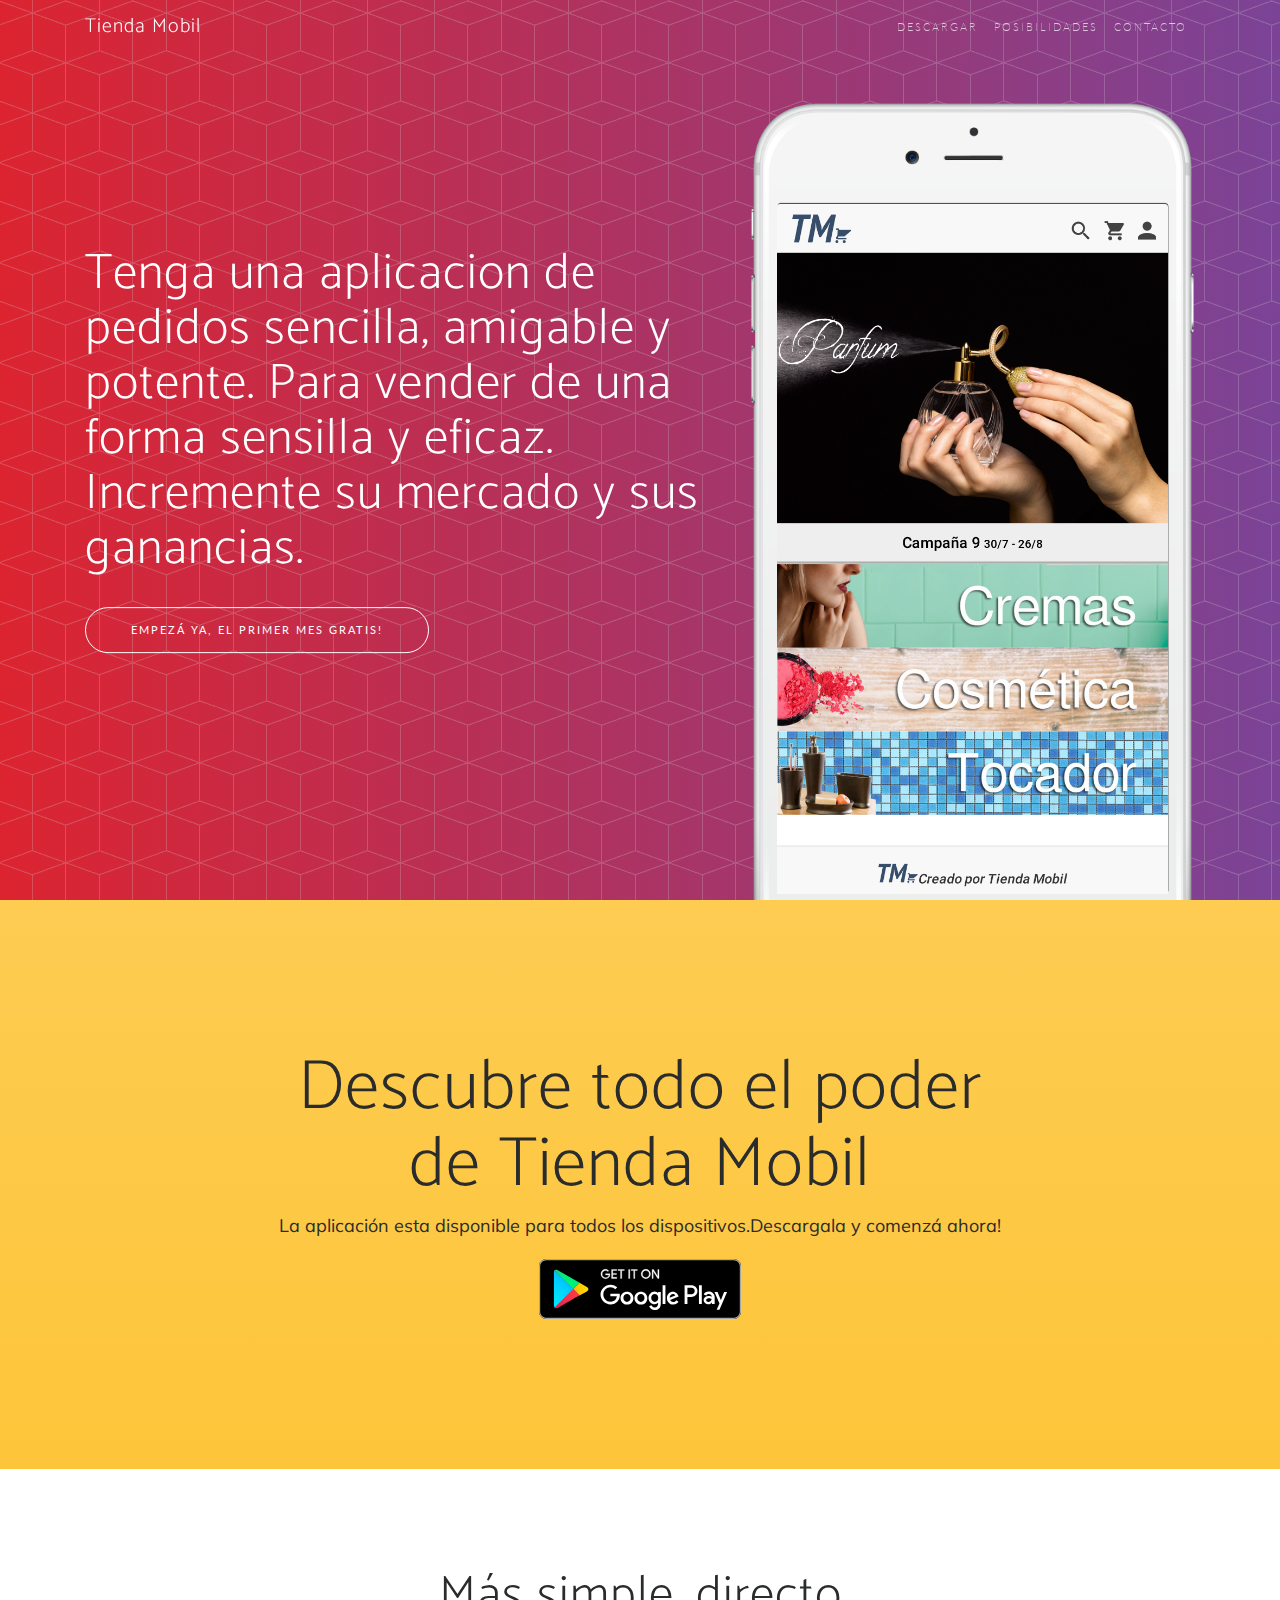
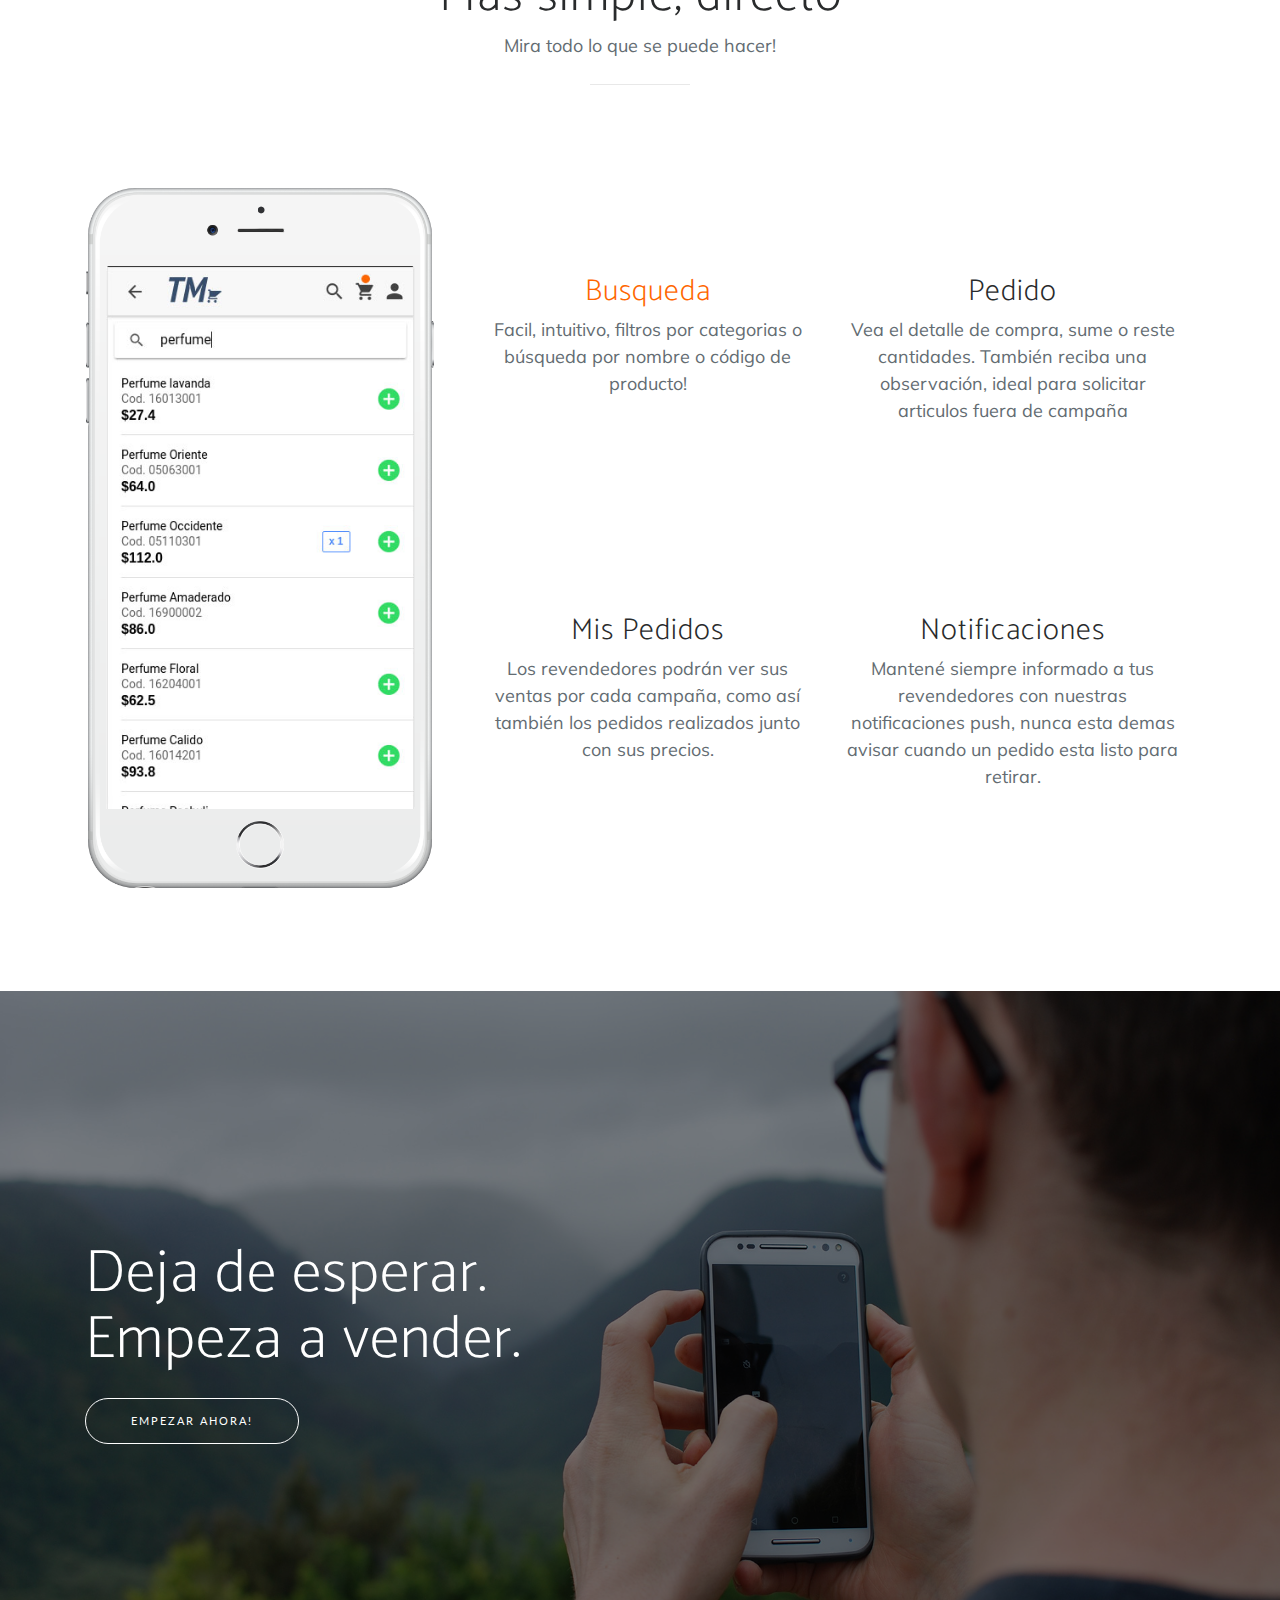
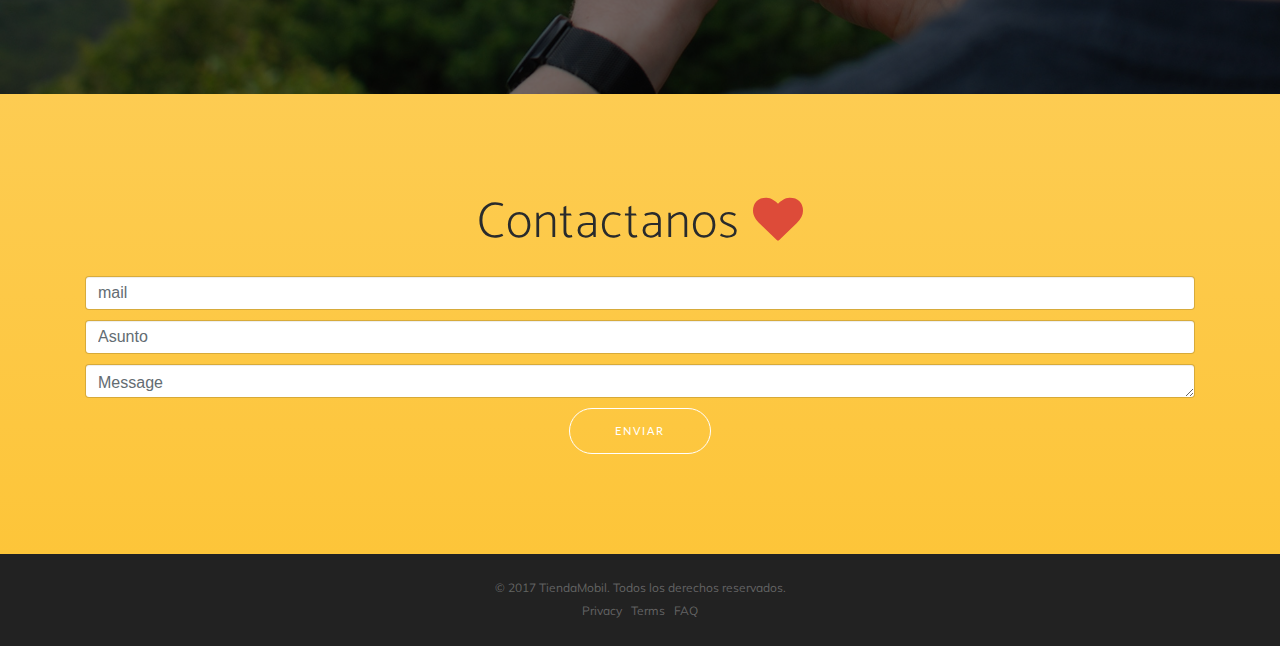
==== commit be6ce67e: "form" ====
--- a/index.html
+++ b/index.html
@@ -191,8 +191,8 @@
 
                 <input type="hidden" id="reply-message-id" />
 
-                    <input type="text" class="form-control" id="reply-to"  />
-                    <input type="text" class="form-control disabled" id="reply-subject"  />
+                    <input type="text" class="form-control" id="reply-to"  placeholder="mail"/>
+                    <input type="text" class="form-control disabled" id="reply-subject" placeholder="Asunto"  />
                     <textarea class="form-control" id="reply-message" placeholder="Message" rows="10" required></textarea>
 
 
